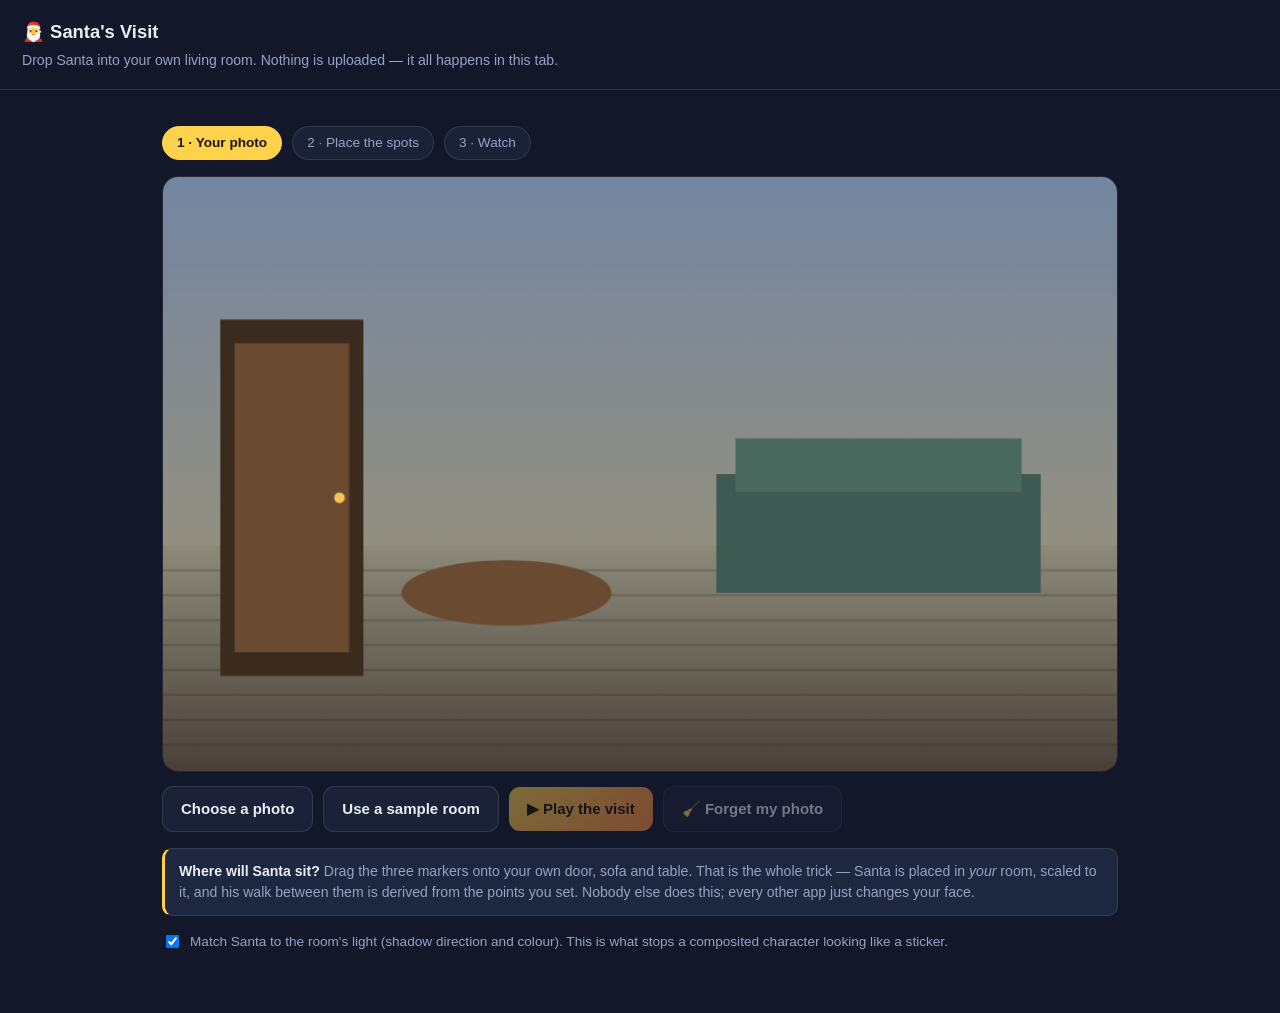
==== santa-visit/index.html @ 36e9c714 "Add the scene engine: Santa placed into the user's own room Composites the character using three anc" ====
<!DOCTYPE html>
<html lang="en">
<head>
<meta charset="UTF-8">
<meta name="viewport" content="width=device-width, initial-scale=1.0">
<title>Santa's Visit</title>
<style>
  :root { --bg:#12172a; --panel:#1b2238; --line:rgba(255,255,255,.10);
          --text:#e9edf7; --mute:#98a2c0; --accent:#ffd24c; }
  * { box-sizing:border-box; }
  body { margin:0; background:var(--bg); color:var(--text);
         font:15px/1.5 -apple-system,BlinkMacSystemFont,"Segoe UI",Roboto,sans-serif; }
  header { padding:18px 22px; border-bottom:1px solid var(--line); }
  header h1 { margin:0; font-size:1.15rem; }
  header p { margin:4px 0 0; color:var(--mute); font-size:.88rem; }
  .wrap { max-width:1000px; margin:0 auto; padding:20px 22px 60px; }
  .steps { display:flex; gap:10px; flex-wrap:wrap; margin:16px 0; }
  .step { background:var(--panel); border:1px solid var(--line); border-radius:999px;
          padding:6px 14px; font-size:.85rem; color:var(--mute); }
  .step.on { color:#1a1400; background:var(--accent); border-color:var(--accent); font-weight:600; }
  .stage { position:relative; background:#0b1020; border:1px solid var(--line);
           border-radius:16px; overflow:hidden; }
  canvas { display:block; width:100%; height:auto; }
  .pin { position:absolute; transform:translate(-50%,-50%); cursor:grab;
         font-size:26px; filter:drop-shadow(0 2px 4px rgba(0,0,0,.6)); user-select:none; }
  .pin.drag { cursor:grabbing; }
  .pin span { position:absolute; left:50%; top:100%; transform:translateX(-50%);
              background:rgba(0,0,0,.65); color:#fff; font-size:11px; padding:2px 7px;
              border-radius:999px; white-space:nowrap; }
  .bar { display:flex; gap:10px; align-items:center; flex-wrap:wrap; margin-top:14px; }
  button { font:inherit; font-weight:600; padding:11px 18px; border-radius:11px;
           border:0; cursor:pointer; background:linear-gradient(135deg,#ffd24c,#ff8b3d); color:#1a1400; }
  button.ghost { background:var(--panel); color:var(--text); border:1px solid var(--line); }
  button:disabled { opacity:.45; cursor:not-allowed; }
  .note { background:#1d2740; border:1px solid var(--line); border-left:3px solid var(--accent);
          border-radius:10px; padding:12px 14px; margin:16px 0; color:var(--mute); font-size:.88rem; }
  .note b { color:var(--text); }
  label.privacy { display:flex; gap:8px; align-items:flex-start; color:var(--mute);
                  font-size:.85rem; margin-top:14px; }
</style>
</head>
<body>
<header>
  <h1>🎅 Santa's Visit</h1>
  <p>Drop Santa into your own living room. Nothing is uploaded — it all happens in this tab.</p>
</header>

<div class="wrap">
  <div class="steps" id="steps">
    <div class="step on" data-s="0">1 · Your photo</div>
    <div class="step" data-s="1">2 · Place the spots</div>
    <div class="step" data-s="2">3 · Watch</div>
  </div>

  <div class="stage" id="stage">
    <canvas id="cv" width="900" height="560"></canvas>
    <div class="pin" id="pin-door"   style="left:0;top:0">🚪<span>Door</span></div>
    <div class="pin" id="pin-sofa"   style="left:0;top:0">🛋️<span>Sofa</span></div>
    <div class="pin" id="pin-table"  style="left:0;top:0">🍪<span>Table</span></div>
  </div>

  <div class="bar">
    <button class="ghost" id="choose">Choose a photo</button>
    <input type="file" id="file" accept="image/*" hidden>
    <button class="ghost" id="sample">Use a sample room</button>
    <button id="play" disabled>▶ Play the visit</button>
    <button class="ghost" id="wipe" disabled>🧹 Forget my photo</button>
  </div>

  <div class="note">
    <b>Where will Santa sit?</b> Drag the three markers onto your own door, sofa and
    table. That is the whole trick — Santa is placed in <i>your</i> room, scaled to
    it, and his walk between them is derived from the points you set. Nobody else
    does this; every other app just changes your face.
  </div>

  <label class="privacy">
    <input type="checkbox" id="light" checked>
    Match Santa to the room's light (shadow direction and colour). This is what
    stops a composited character looking like a sticker.
  </label>
</div>

<script src="santa.js"></script>
<script src="engine.js"></script>
<script>
(function () {
  const cv = document.getElementById("cv"), ctx = cv.getContext("2d");
  const stage = document.getElementById("stage");
  const pins = {
    door: document.getElementById("pin-door"),
    sofa: document.getElementById("pin-sofa"),
    table: document.getElementById("pin-table"),
  };
  const playBtn = document.getElementById("play");
  const wipeBtn = document.getElementById("wipe");

  let photo = null, anchors = null, phase = 0, t0 = 0, raf = 0;

  // A built-in sample room so the demo works before you choose a photo.
  function sampleRoom() {
    const g = ctx.createLinearGradient(0, 0, 0, cv.height);
    g.addColorStop(0, "#6d7f9c"); g.addColorStop(0.62, "#8d8a7a"); g.addColorStop(1, "#4a4038");
    ctx.fillStyle = g; ctx.fillRect(0, 0, cv.width, cv.height);
    // back wall + floor boards
    ctx.fillStyle = "rgba(255,255,255,.05)"; ctx.fillRect(0, 0, cv.width, cv.height * 0.62);
    ctx.strokeStyle = "rgba(0,0,0,.16)"; ctx.lineWidth = 2;
    for (let i = 1; i < 9; i++) {
      const y = cv.height * (0.62 + i * 0.042);
      ctx.beginPath(); ctx.moveTo(0, y); ctx.lineTo(cv.width, y); ctx.stroke();
    }
    // sofa (right), table (centre-left), door (left)
    ctx.fillStyle = "#3f5a52";
    ctx.fillRect(cv.width * 0.58, cv.height * 0.50, cv.width * 0.34, cv.height * 0.20);
    ctx.fillStyle = "#4a6a60";
    ctx.fillRect(cv.width * 0.60, cv.height * 0.44, cv.width * 0.30, cv.height * 0.09);
    ctx.fillStyle = "#6b4a32";
    ctx.beginPath(); ctx.ellipse(cv.width * 0.36, cv.height * 0.70, cv.width * 0.11, cv.height * 0.055, 0, 0, 7); ctx.fill();
    ctx.fillStyle = "#3b2b1e";
    ctx.fillRect(cv.width * 0.06, cv.height * 0.24, cv.width * 0.15, cv.height * 0.60);
    ctx.fillStyle = "#6b4a32";
    ctx.fillRect(cv.width * 0.075, cv.height * 0.28, cv.width * 0.12, cv.height * 0.52);
    ctx.fillStyle = "#f5c451";
    ctx.beginPath(); ctx.arc(cv.width * 0.185, cv.height * 0.54, 5, 0, 7); ctx.fill();
    return "sample";
  }

  function setStep(n) {
    document.querySelectorAll(".step").forEach(s => s.classList.toggle("on", +s.dataset.s === n));
  }
  function showPins(on) {
    Object.values(pins).forEach(p => p.style.display = on ? "" : "none");
  }
  function placePins() {
    if (!anchors) return;
    for (const k in pins) {
      pins[k].style.left = (anchors[k].x / cv.width * 100) + "%";
      pins[k].style.top = (anchors[k].y / cv.height * 100) + "%";
    }
  }

  // ---- drag the markers ----
  let drag = null;
  for (const key in pins) {
    const el = pins[key];
    el.addEventListener("pointerdown", e => {
      e.preventDefault(); el.setPointerCapture(e.pointerId);
      drag = key; el.classList.add("drag"); stopPlay();
    });
    el.addEventListener("pointermove", e => {
      if (drag !== key || !anchors) return;
      const r = stage.getBoundingClientRect();
      anchors[key] = {
        x: Math.max(0, Math.min(cv.width, (e.clientX - r.left) / r.width * cv.width)),
        y: Math.max(0, Math.min(cv.height, (e.clientY - r.top) / r.height * cv.height)),
      };
      placePins(); draw(0);
    });
    const end = () => { if (drag === key) { drag = null; el.classList.remove("drag"); } };
    el.addEventListener("pointerup", end);
    el.addEventListener("pointercancel", end);
  }

  // ---- render ----
  function draw(time) {
    const scene = {
      w: cv.width, h: cv.height, anchors, photo,
      duration: 11, light: { x: -0.55, y: 0.35 },
      tint: photo ? Scene.sampleRoomColour(ctx, cv.width, cv.height) : { r: 1, g: 1, b: 1 },
    };
    Scene.renderFrame(ctx, Santa, scene, time);
  }

  function loop(ts) {
    if (!t0) t0 = ts;
    const el = (ts - t0) / 1000;
    draw(el % 11.6);
    raf = requestAnimationFrame(loop);
  }
  function stopPlay() { cancelAnimationFrame(raf); raf = 0; t0 = 0; }

  function play() {
    if (!anchors) return;
    setStep(2); showPins(false); playBtn.disabled = true;
    stopPlay(); t0 = 0; raf = requestAnimationFrame(loop);
    setTimeout(() => {           // loop once, then hand control back
      showPins(true); playBtn.disabled = false; setStep(1); stopPlay(); draw(0);
    }, 11600);
  }

  // ---- photo input: read locally, never uploaded ----
  document.getElementById("choose").addEventListener("click", () => document.getElementById("file").click());
  document.getElementById("file").addEventListener("change", e => {
    const f = e.target.files && e.target.files[0];
    if (!f) return;
    const url = URL.createObjectURL(f);
    const img = new Image();
    img.onload = () => {
      // Downscale large photos: a 108MP phone photo will not fit a canvas.
      const MAXW = 1600;
      const s = Math.min(1, MAXW / img.width);
      cv.width = Math.round(img.width * s);
      cv.height = Math.round(img.height * s);
      photo = img; URL.revokeObjectURL(url);
      reset(); setStep(1);
    };
    img.src = url;
  });

  document.getElementById("sample").addEventListener("click", () => {
    photo = null;
    cv.width = 900; cv.height = 560;
    sampleRoom(); reset(); setStep(1);
  });

  function reset() {
    anchors = {
      door:  { x: cv.width * 0.14, y: cv.height * 0.86 },
      sofa:  { x: cv.width * 0.72, y: cv.height * 0.72 },
      table: { x: cv.width * 0.36, y: cv.height * 0.72 },
    };
    playBtn.disabled = false; wipeBtn.disabled = false;
    showPins(true); placePins(); draw(0);
  }

  playBtn.addEventListener("click", play);
  document.getElementById("light").addEventListener("change", () => draw(0));

  // The privacy kill switch (FR-19): drop every trace of the photo.
  wipeBtn.addEventListener("click", () => {
    stopPlay();
    if (photo) { photo.src && (photo.src = ""); photo = null; }
    document.getElementById("file").value = "";
    anchors = null; showPins(false);
    ctx.clearRect(0, 0, cv.width, cv.height);
    playBtn.disabled = true; wipeBtn.disabled = true; setStep(0);
  });

  // Start on the sample so the page is never empty.
  cv.width = 900; cv.height = 560; sampleRoom(); showPins(false);
})();
</script>
</body>
</html>
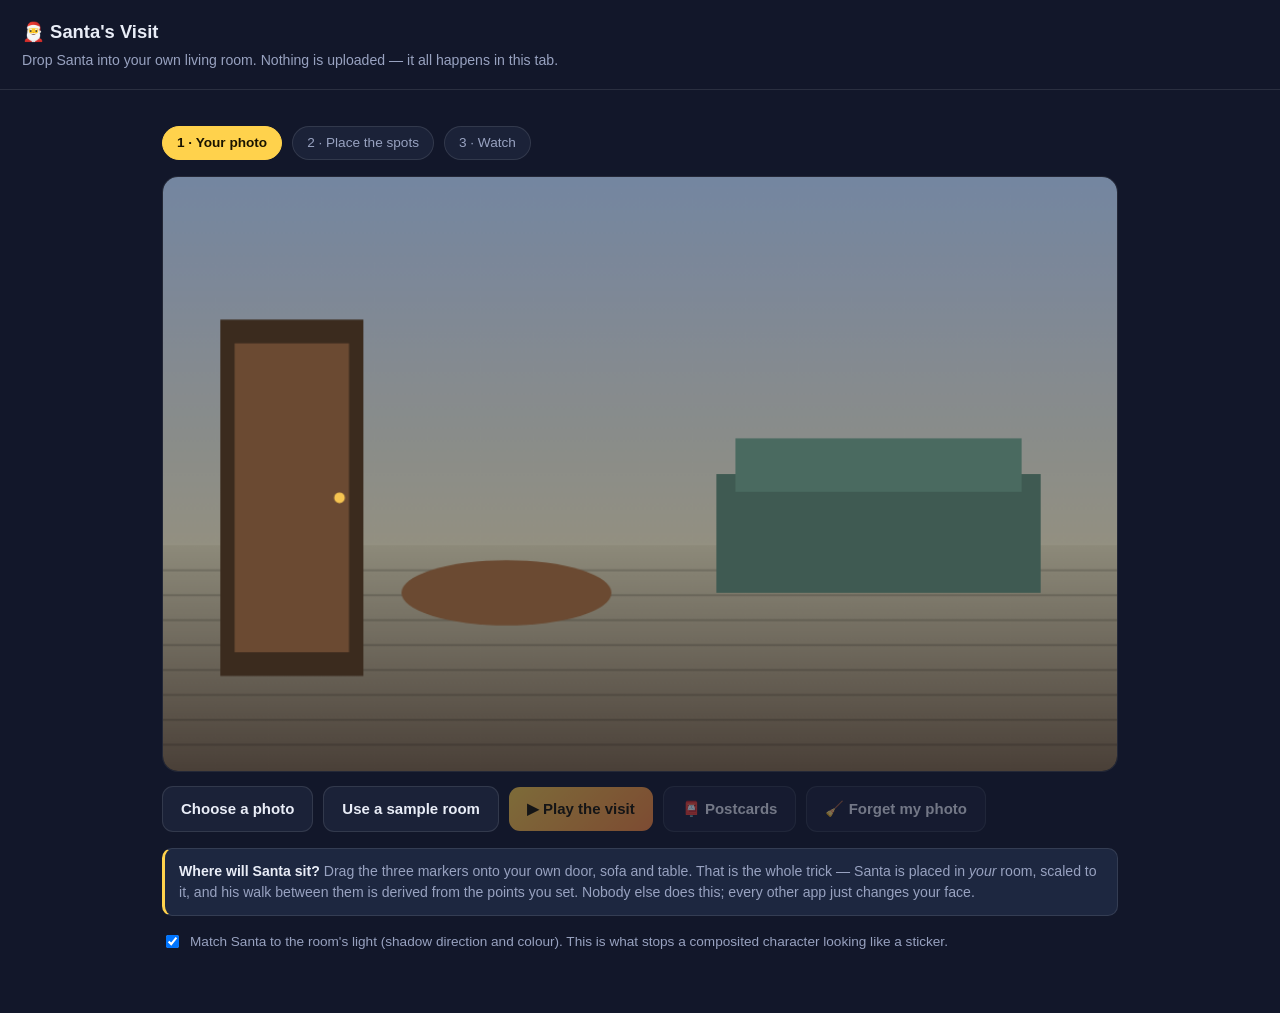
==== commit 18d66c65: "Add three postcards built from the user's own room Each earns its share by giving the viewer somethi" ====
--- a/santa-visit/index.html
+++ b/santa-visit/index.html
@@ -64,7 +64,8 @@
     <input type="file" id="file" accept="image/*" hidden>
     <button class="ghost" id="sample">Use a sample room</button>
     <button id="play" disabled>▶ Play the visit</button>
-    <button class="ghost" id="wipe" disabled>🧹 Forget my photo</button>
+    <button class="ghost" id="cards" disabled>📮 Postcards</button>
+    <button class="ghost" id="forget" disabled>🧹 Forget my photo</button>
   </div>
 
   <div class="note">
@@ -73,6 +74,8 @@
     it, and his walk between them is derived from the points you set. Nobody else
     does this; every other app just changes your face.
   </div>
+
+  <p id="note" style="color:#ffd24c;font-weight:600;margin:10px 0 0"></p>
 
   <label class="privacy">
     <input type="checkbox" id="light" checked>
@@ -83,6 +86,7 @@
 
 <script src="santa.js"></script>
 <script src="engine.js"></script>
+<script src="postcards.js"></script>
 <script>
 (function () {
   const cv = document.getElementById("cv"), ctx = cv.getContext("2d");
@@ -93,7 +97,7 @@
     table: document.getElementById("pin-table"),
   };
   const playBtn = document.getElementById("play");
-  const wipeBtn = document.getElementById("wipe");
+  const wipeBtn = document.getElementById("forget");
 
   let photo = null, anchors = null, phase = 0, t0 = 0, raf = 0;
 
@@ -220,8 +224,41 @@
       table: { x: cv.width * 0.36, y: cv.height * 0.72 },
     };
     playBtn.disabled = false; wipeBtn.disabled = false;
+    document.getElementById("cards").disabled = false;
     showPins(true); placePins(); draw(0);
   }
+
+  // ---- postcards --------------------------------------------------------
+  // Three keepsakes from the same room: the captured moment, a certificate,
+  // and the route map. All drawn on this device; nothing is uploaded.
+  const CARDS = [
+    ["evidence",    "The Evidence"],
+    ["certificate", "Certificate of Good Behaviour"],
+    ["route",       "Santa's Route Log"],
+  ];
+  let cardIdx = 0;
+  const note = document.getElementById("note");
+  function drawCard() {
+    if (!anchors) return;
+    // Flatten the room into its own canvas so the card can composite it.
+    const base = document.createElement("canvas");
+    base.width = cv.width; base.height = cv.height;
+    base.getContext("2d").drawImage(photo, 0, 0, cv.width, cv.height);
+    ctx.clearRect(0, 0, cv.width, cv.height);
+    Postcards.render(ctx, CARDS[cardIdx][0], {
+      w: cv.width, h: cv.height, room: base, anchors,
+      roomW: cv.width, roomH: cv.height,
+      date: new Date().toLocaleDateString(undefined, { day: "numeric", month: "long" }),
+    });
+  }
+  document.getElementById("cards").addEventListener("click", () => {
+    if (!anchors || !photo) return;
+    stopPlay(); showPins(false); setStep(2);
+    drawCard();
+    note.textContent = CARDS[cardIdx][1];
+    cardIdx = (cardIdx + 1) % CARDS.length;
+    document.getElementById("cards").textContent = "📮 Next: " + CARDS[cardIdx][1];
+  });
 
   playBtn.addEventListener("click", play);
   document.getElementById("light").addEventListener("change", () => draw(0));
@@ -233,7 +270,8 @@
     document.getElementById("file").value = "";
     anchors = null; showPins(false);
     ctx.clearRect(0, 0, cv.width, cv.height);
-    playBtn.disabled = true; wipeBtn.disabled = true; setStep(0);
+    playBtn.disabled = true; wipeBtn.disabled = true;
+    document.getElementById("cards").disabled = true; setStep(0);
   });
 
   // Start on the sample so the page is never empty.
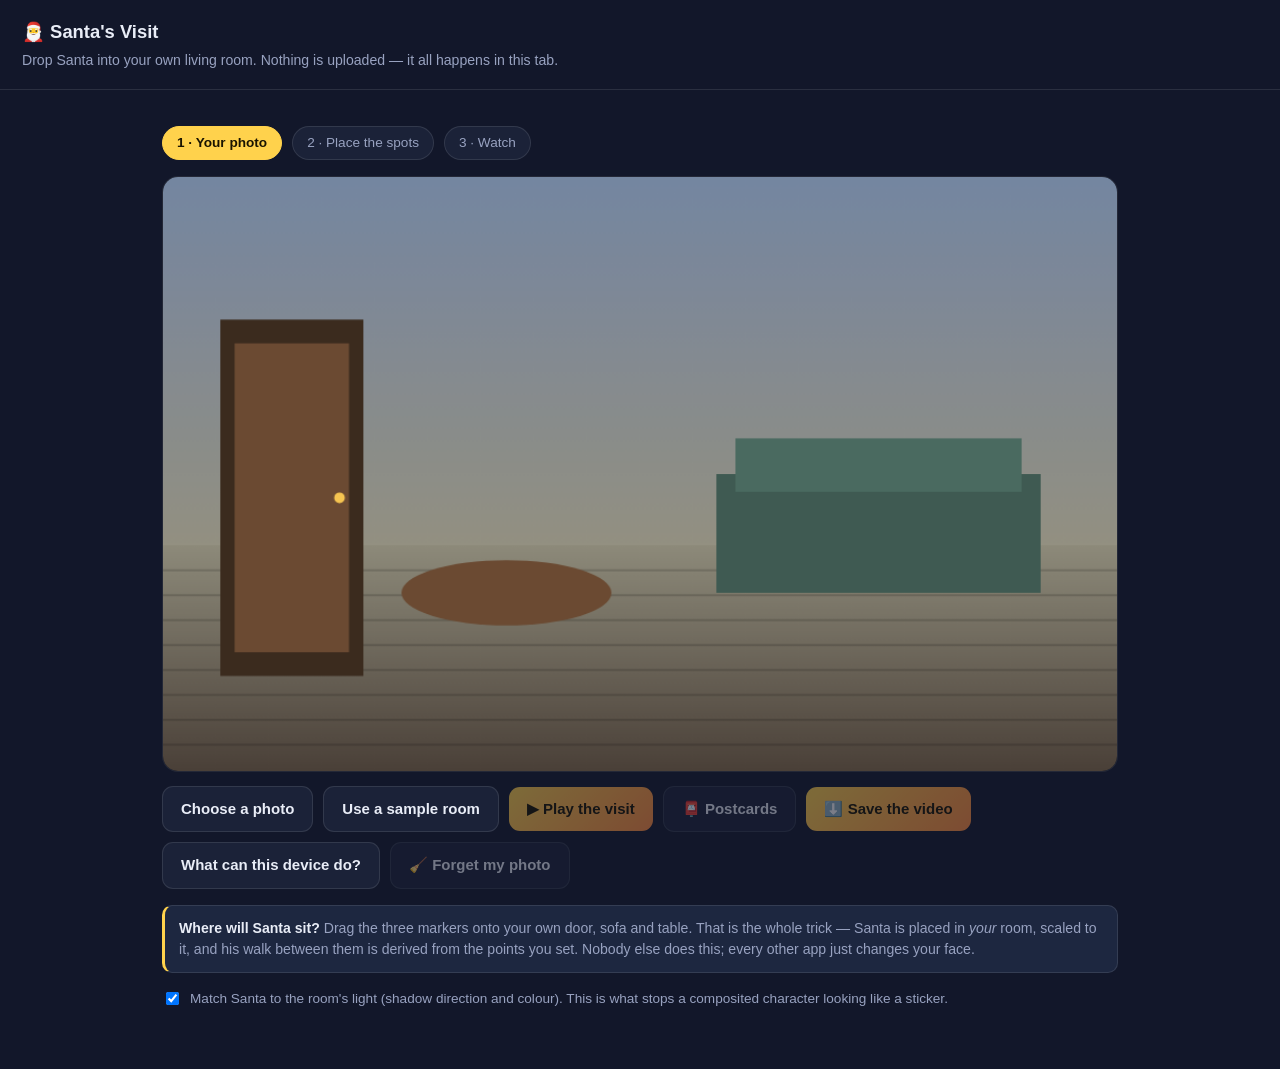
==== commit 39951c87: "Video export, the zero-upload build guard, and the DPIA Video export (was the missing core feature):" ====
--- a/santa-visit/index.html
+++ b/santa-visit/index.html
@@ -65,6 +65,8 @@
     <button class="ghost" id="sample">Use a sample room</button>
     <button id="play" disabled>▶ Play the visit</button>
     <button class="ghost" id="cards" disabled>📮 Postcards</button>
+    <button id="save" disabled>⬇️ Save the video</button>
+    <button class="ghost" id="caps" type="button">What can this device do?</button>
     <button class="ghost" id="forget" disabled>🧹 Forget my photo</button>
   </div>
 
@@ -87,6 +89,7 @@
 <script src="santa.js"></script>
 <script src="engine.js"></script>
 <script src="postcards.js"></script>
+<script src="export.js"></script>
 <script>
 (function () {
   const cv = document.getElementById("cv"), ctx = cv.getContext("2d");
@@ -98,6 +101,11 @@
   };
   const playBtn = document.getElementById("play");
   const wipeBtn = document.getElementById("forget");
+  // Hoisted with the other lookups: reset() references these, and keeping them
+  // below their first use would leave a temporal-dead-zone trap for whoever
+  // edits this next.
+  const saveBtn = document.getElementById("save");
+  const capsBtn = document.getElementById("caps");
 
   let photo = null, anchors = null, phase = 0, t0 = 0, raf = 0;
 
@@ -225,6 +233,7 @@
     };
     playBtn.disabled = false; wipeBtn.disabled = false;
     document.getElementById("cards").disabled = false;
+    saveBtn.disabled = false;
     showPins(true); placePins(); draw(0);
   }
 
@@ -261,6 +270,49 @@
   });
 
   playBtn.addEventListener("click", play);
+
+  // ---- save the video ----------------------------------------------------
+  // Frame-paced, not wall-clock paced, so the file cannot claim a duration it
+  // does not have. See export.js for why that matters.
+  function sceneRenderer() {
+    return (t) => Scene.renderFrame(ctx, Santa, {
+      w: cv.width, h: cv.height, anchors, photo, duration: 11,
+      light: { x: -0.55, y: 0.35 },
+      tint: photo ? Scene.sampleRoomColour(ctx, cv.width, cv.height)
+                  : { r: 1, g: 1, b: 1 },
+    }, t * 11);
+  }
+
+  capsBtn.addEventListener("click", () => {
+    const c = ExportVideo.capabilities();
+    note.textContent = c.mediaRecorder
+      ? "Recorder: " + c.mime + (c.sharesToWhatsApp ? " (WhatsApp-ready)" : " (not WhatsApp-ready)") +
+        " · frame-paced: " + (c.deterministic ? "yes" : "no, falls back to realtime") +
+        " · WebCodecs: " + (c.webCodecs ? "yes" : "no")
+      : "This browser cannot record video.";
+  });
+
+  saveBtn.addEventListener("click", async () => {
+    if (!anchors) return;
+    stopPlay(); showPins(false);
+    saveBtn.disabled = true;
+    const was = note.textContent;
+    try {
+      const res = await ExportVideo.exportVideo(cv, sceneRenderer(), {
+        duration: 11, fps: 30,
+        onProgress: (f) => { note.textContent = "Recording… " + Math.round(f * 100) + "%"; },
+      });
+      if (res.size < 10000) throw new Error("The recording came out empty.");
+      ExportVideo.download(res.blob, ExportVideo.suggestName(res.mime.indexOf("mp4") === 0 ? "mp4" : "webm"));
+      note.textContent = "Saved · " + (res.size / 1048576).toFixed(1) + " MB · " +
+        res.mime.split(";")[0] + (res.deterministic ? " · frame-accurate" : " · realtime");
+    } catch (e) {
+      note.textContent = "Could not save: " + e.message;
+    } finally {
+      saveBtn.disabled = false;
+      setTimeout(() => { if (note.textContent.indexOf("Saved") === 0) note.textContent = was; }, 4000);
+    }
+  });
   document.getElementById("light").addEventListener("change", () => draw(0));
 
   // The privacy kill switch (FR-19): drop every trace of the photo.
@@ -271,7 +323,8 @@
     anchors = null; showPins(false);
     ctx.clearRect(0, 0, cv.width, cv.height);
     playBtn.disabled = true; wipeBtn.disabled = true;
-    document.getElementById("cards").disabled = true; setStep(0);
+    document.getElementById("cards").disabled = true;
+    saveBtn.disabled = true; setStep(0);
   });
 
   // Start on the sample so the page is never empty.
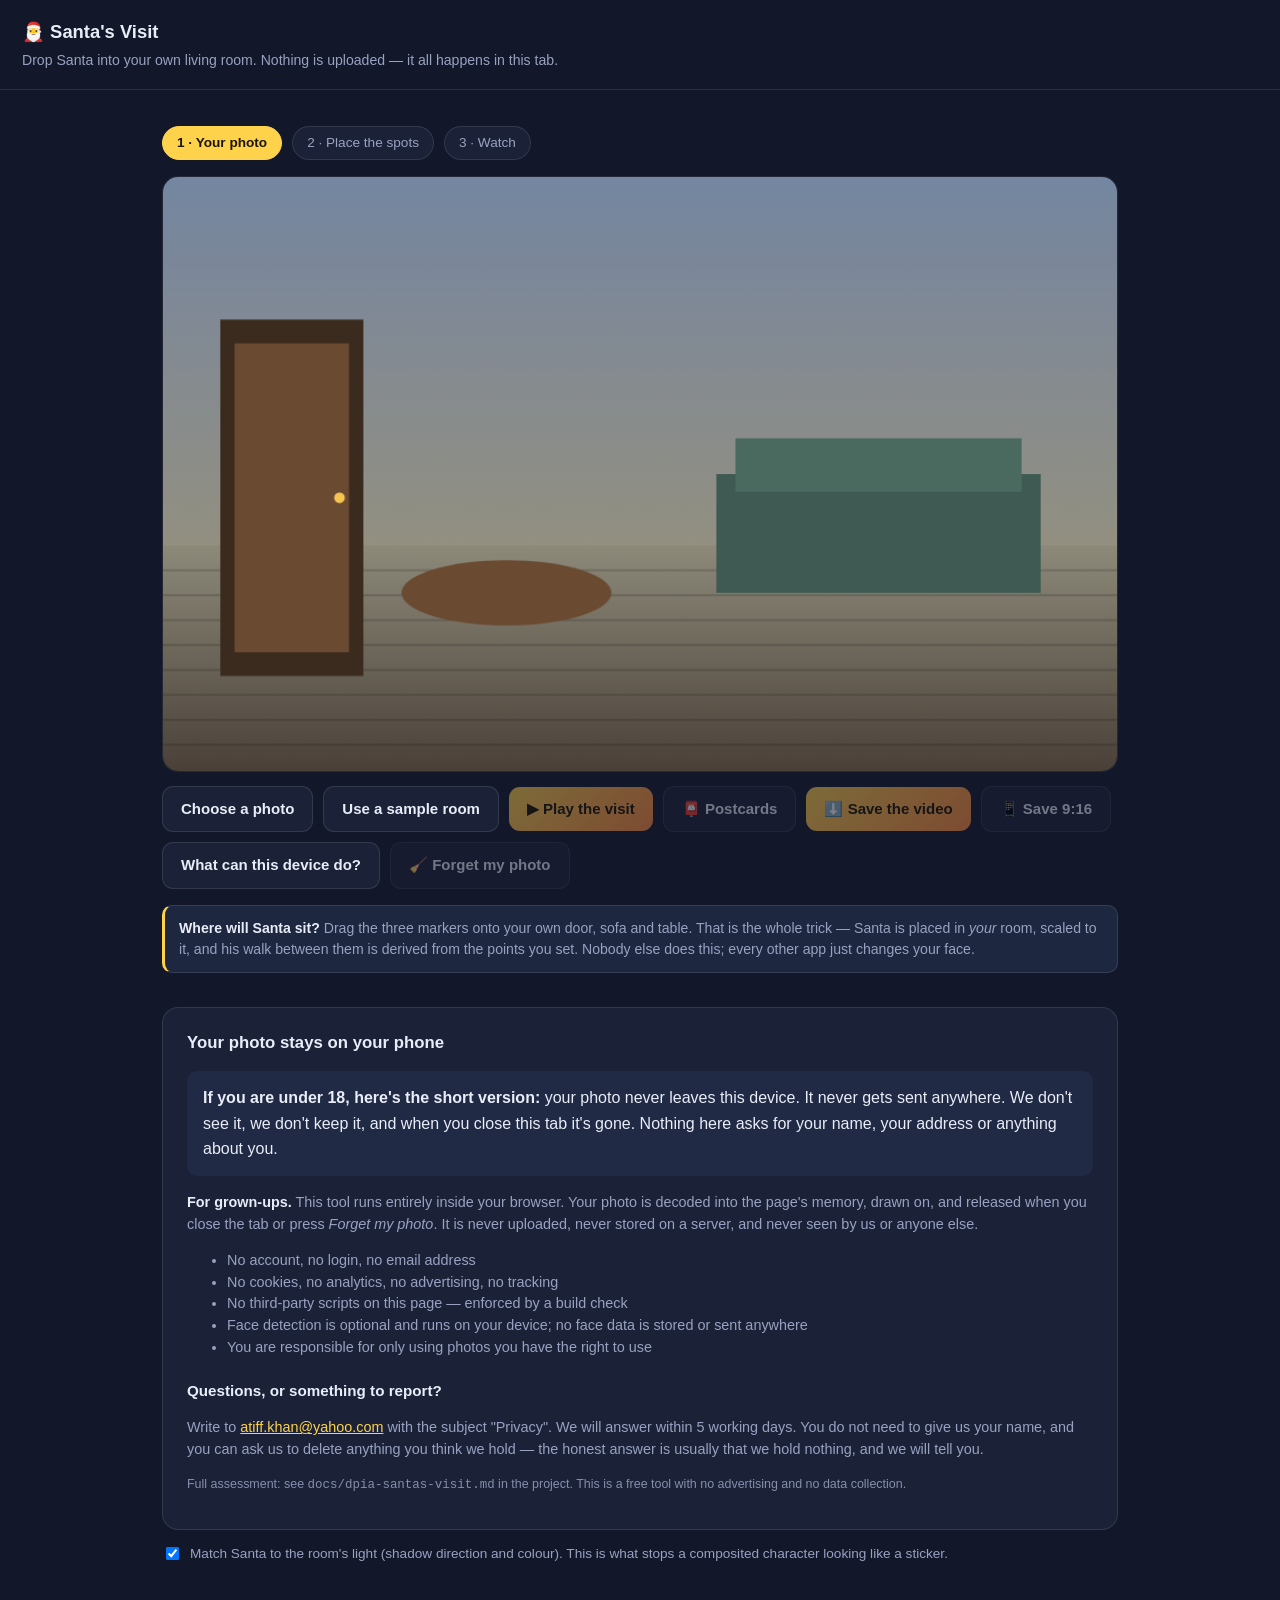
==== commit 31da8b5d: "Close the DPIA's outstanding actions; add 9:16 export and a single suite Children's code standard 4 " ====
--- a/santa-visit/index.html
+++ b/santa-visit/index.html
@@ -35,6 +35,18 @@
   .note { background:#1d2740; border:1px solid var(--line); border-left:3px solid var(--accent);
           border-radius:10px; padding:12px 14px; margin:16px 0; color:var(--mute); font-size:.88rem; }
   .note b { color:var(--text); }
+  .privacy-box { margin-top:34px; background:var(--panel); border:1px solid var(--line);
+                 border-radius:16px; padding:22px 24px; }
+  .privacy-box h2 { margin:0 0 12px; font-size:1.05rem; }
+  .privacy-box h3 { margin:22px 0 6px; font-size:.95rem; }
+  .privacy-box p, .privacy-box li { color:var(--mute); font-size:.9rem; }
+  .privacy-box strong { color:var(--text); }
+  .privacy-box a { color:var(--accent); }
+  /* The short version a child can actually read. */
+  .privacy-box .kid { background:#202a45; border-left:3px solid var(--good);
+                      border-radius:10px; padding:14px 16px; color:var(--text);
+                      font-size:1rem; line-height:1.6; }
+  .privacy-box .fine { font-size:.78rem; opacity:.85; }
   label.privacy { display:flex; gap:8px; align-items:flex-start; color:var(--mute);
                   font-size:.85rem; margin-top:14px; }
 </style>
@@ -66,6 +78,7 @@
     <button id="play" disabled>▶ Play the visit</button>
     <button class="ghost" id="cards" disabled>📮 Postcards</button>
     <button id="save" disabled>⬇️ Save the video</button>
+    <button class="ghost" id="vertical" disabled>📱 Save 9:16</button>
     <button class="ghost" id="caps" type="button">What can this device do?</button>
     <button class="ghost" id="forget" disabled>🧹 Forget my photo</button>
   </div>
@@ -78,6 +91,48 @@
   </div>
 
   <p id="note" style="color:#ffd24c;font-weight:600;margin:10px 0 0"></p>
+
+  <section class="privacy-box">
+    <h2>Your photo stays on your phone</h2>
+
+    <p class="kid">
+      <strong>If you are under 18, here's the short version:</strong>
+      your photo never leaves this device. It never gets sent anywhere.
+      We don't see it, we don't keep it, and when you close this tab it's gone.
+      Nothing here asks for your name, your address or anything about you.
+    </p>
+
+    <p>
+      <strong>For grown-ups.</strong> This tool runs entirely inside your browser.
+      Your photo is decoded into the page's memory, drawn on, and released when
+      you close the tab or press <em>Forget my photo</em>. It is never uploaded,
+      never stored on a server, and never seen by us or anyone else.
+    </p>
+
+    <ul>
+      <li>No account, no login, no email address</li>
+      <li>No cookies, no analytics, no advertising, no tracking</li>
+      <li>No third-party scripts on this page — enforced by a build check</li>
+      <li>Face detection is optional and runs on your device; no face data is
+          stored or sent anywhere</li>
+      <li>You are responsible for only using photos you have the right to use</li>
+    </ul>
+
+    <!-- Children's code standard 15: children must have a clear, reachable way to
+         report a concern or ask for something to be removed. -->
+    <h3>Questions, or something to report?</h3>
+    <p>
+      Write to <a href="mailto:atiff.khan@yahoo.com?subject=Santa%27s%20Visit%20%E2%80%94%20privacy">atiff.khan@yahoo.com</a>
+      with the subject "Privacy". We will answer within 5 working days.
+      You do not need to give us your name, and you can ask us to delete
+      anything you think we hold &mdash; the honest answer is usually that we
+      hold nothing, and we will tell you.
+    </p>
+    <p class="fine">
+      Full assessment: see <code>docs/dpia-santas-visit.md</code> in the
+      project. This is a free tool with no advertising and no data collection.
+    </p>
+  </section>
 
   <label class="privacy">
     <input type="checkbox" id="light" checked>
@@ -105,6 +160,7 @@
   // below their first use would leave a temporal-dead-zone trap for whoever
   // edits this next.
   const saveBtn = document.getElementById("save");
+  const vertBtn = document.getElementById("vertical");
   const capsBtn = document.getElementById("caps");
 
   let photo = null, anchors = null, phase = 0, t0 = 0, raf = 0;
@@ -233,7 +289,7 @@
     };
     playBtn.disabled = false; wipeBtn.disabled = false;
     document.getElementById("cards").disabled = false;
-    saveBtn.disabled = false;
+    saveBtn.disabled = false; vertBtn.disabled = false;
     showPins(true); placePins(); draw(0);
   }
 
@@ -269,6 +325,48 @@
     document.getElementById("cards").textContent = "📮 Next: " + CARDS[cardIdx][1];
   });
 
+  // Vertical 9:16 for Stories / Reels / TikTok / Shorts. Re-renders at each
+  // step and letterboxes, so the door and the sofa both survive the crop.
+  vertBtn.addEventListener("click", async () => {
+    if (!anchors) return;
+    stopPlay(); showPins(false);
+    vertBtn.disabled = true;
+    try {
+      const res = await ExportVideo.exportVideo(cv, sceneRenderer(), {
+        duration: 11, fps: 30,
+        onProgress: (f) => { note.textContent = "Making the vertical cut… " + Math.round(f * 100) + "%"; },
+      });
+      const v = ExportVideo.verticalCanvas(cv, { caption: "Santa came to our house 🎅" });
+      const vctx = v.getContext("2d");
+      const out = document.createElement("canvas");
+      out.width = v.width; out.height = v.height;
+      const octx = out.getContext("2d");
+      const track = v.captureStream(0);
+      const t2 = track.getVideoTracks()[0];
+      const chunks = [];
+      const mime = ExportVideo.capabilities().mime;
+      const rec = new MediaRecorder(track, { mimeType: mime, videoBitsPerSecond: 3_000_000 });
+      rec.ondataavailable = (e) => { if (e.data && e.data.size) chunks.push(e.data); };
+      const stopped = new Promise((r) => { rec.onstop = r; });
+      rec.start();
+      const total = res.frames;
+      for (let i = 0; i < total; i++) {
+        sceneRenderer()(i / (total - 1));
+        octx.drawImage(v, 0, 0);
+        if (t2.requestFrame) t2.requestFrame();
+        await new Promise((r) => requestAnimationFrame(r));
+      }
+      rec.stop(); await stopped; t2.stop();
+      const blob = new Blob(chunks, { type: mime });
+      ExportVideo.download(blob, ExportVideo.suggestName("vertical." + (mime.indexOf("mp4") === 0 ? "mp4" : "webm")));
+      note.textContent = "Vertical saved · " + v.width + "x" + v.height;
+    } catch (e) {
+      note.textContent = "Could not save the vertical cut: " + e.message;
+    } finally {
+      vertBtn.disabled = false;
+    }
+  });
+
   playBtn.addEventListener("click", play);
 
   // ---- save the video ----------------------------------------------------
@@ -324,7 +422,7 @@
     ctx.clearRect(0, 0, cv.width, cv.height);
     playBtn.disabled = true; wipeBtn.disabled = true;
     document.getElementById("cards").disabled = true;
-    saveBtn.disabled = true; setStep(0);
+    saveBtn.disabled = true; vertBtn.disabled = true; setStep(0);
   });
 
   // Start on the sample so the page is never empty.
